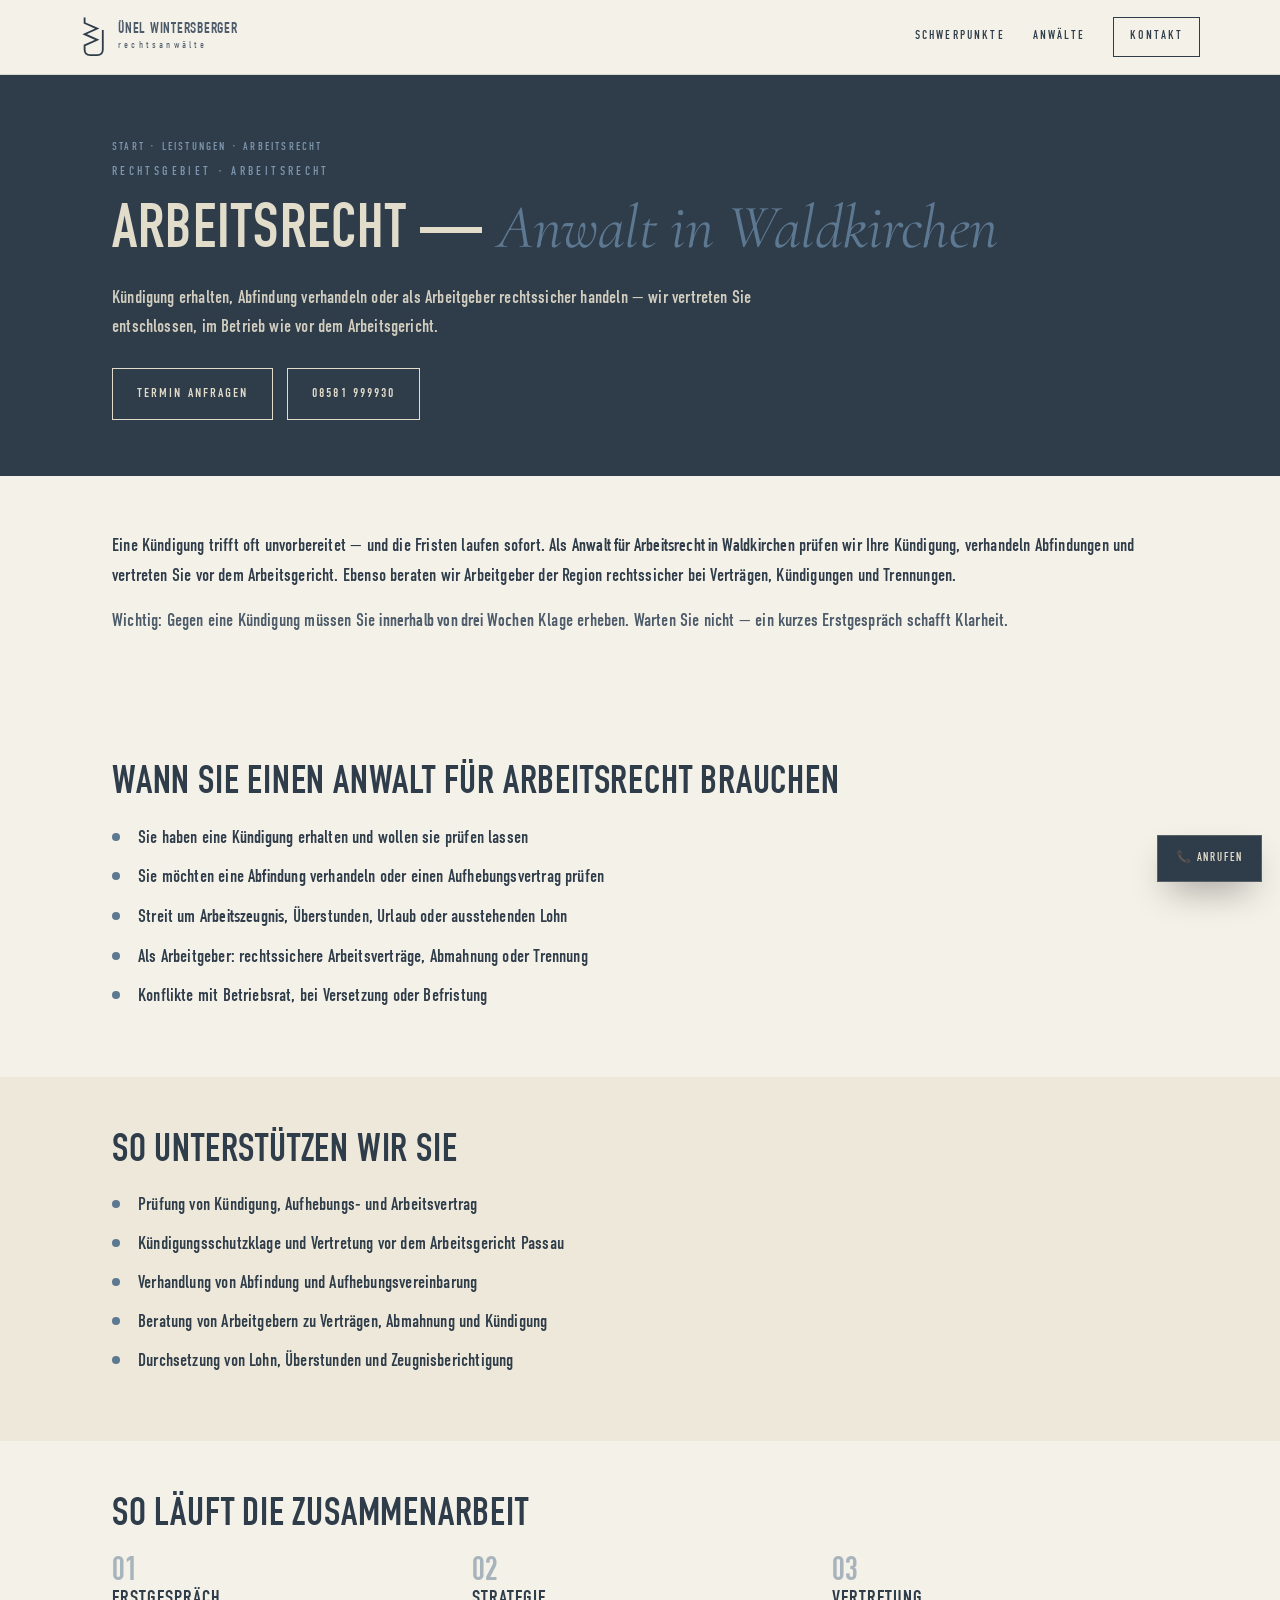
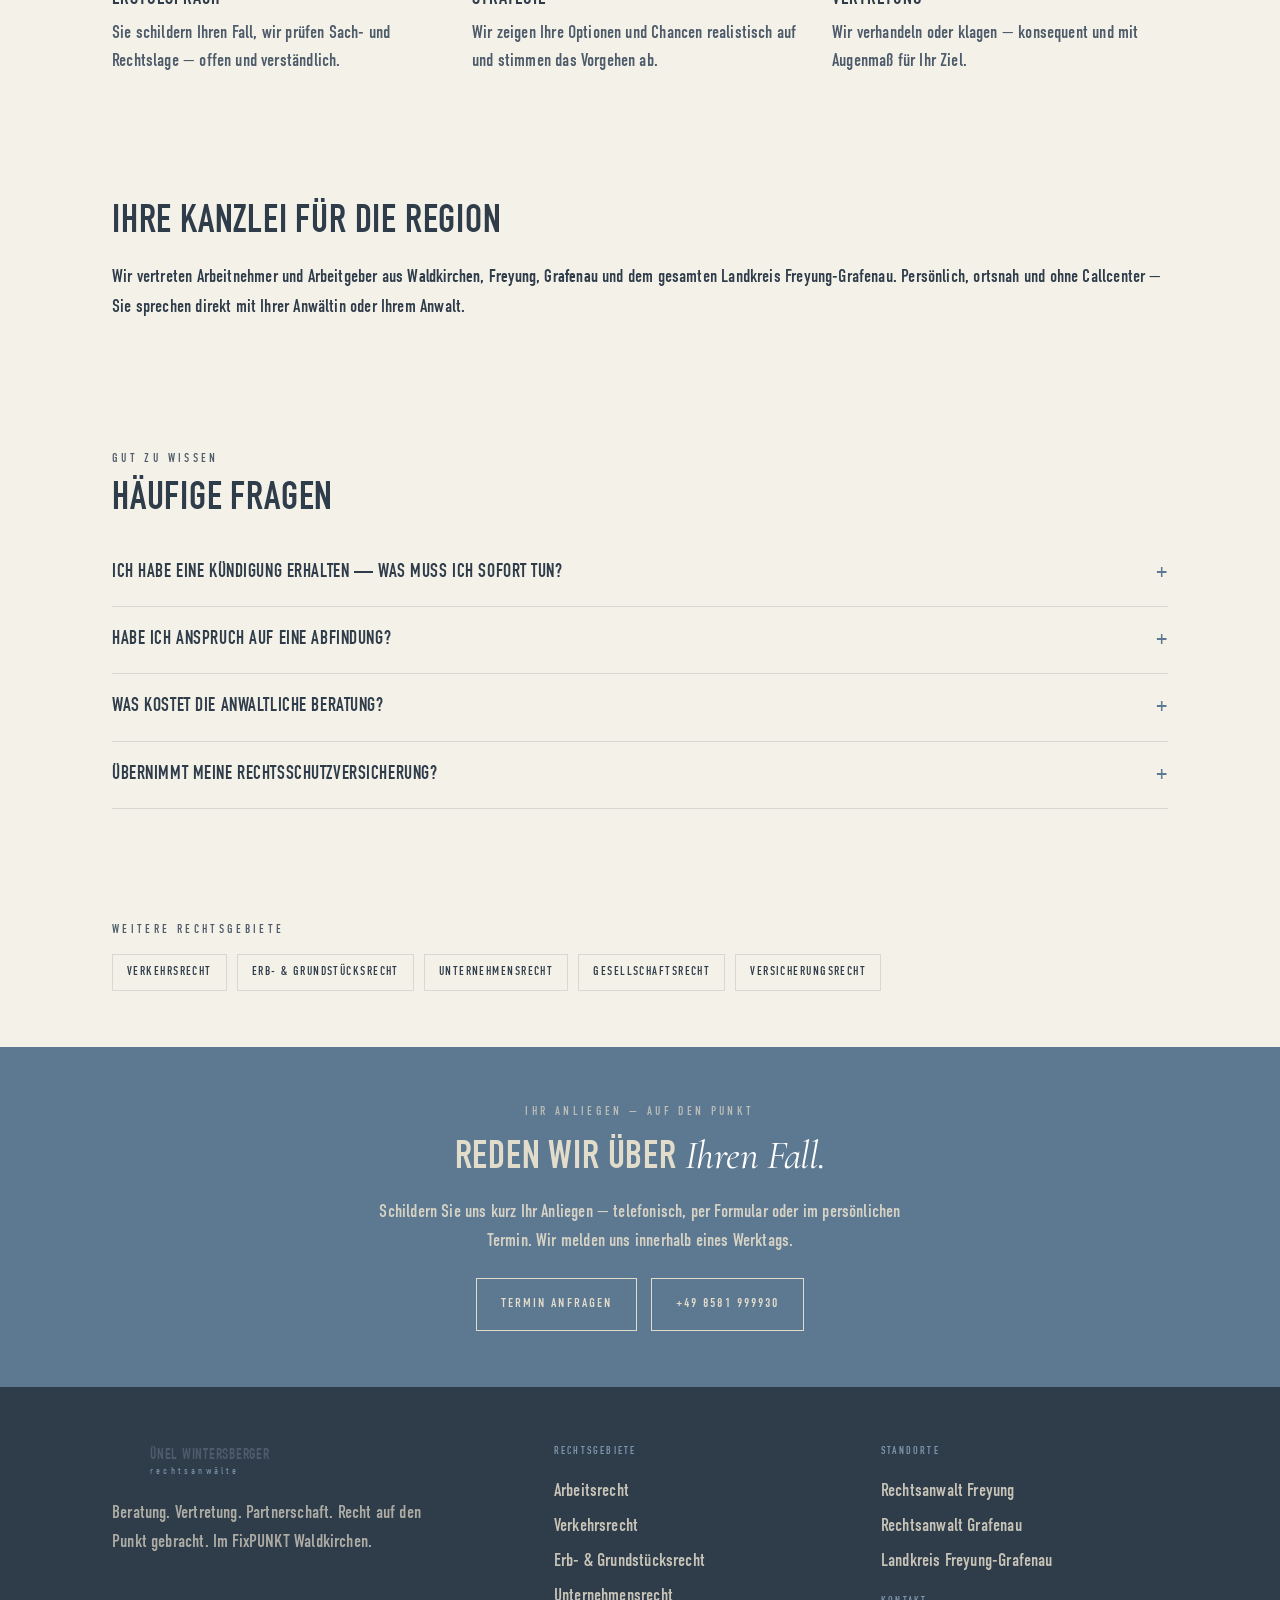
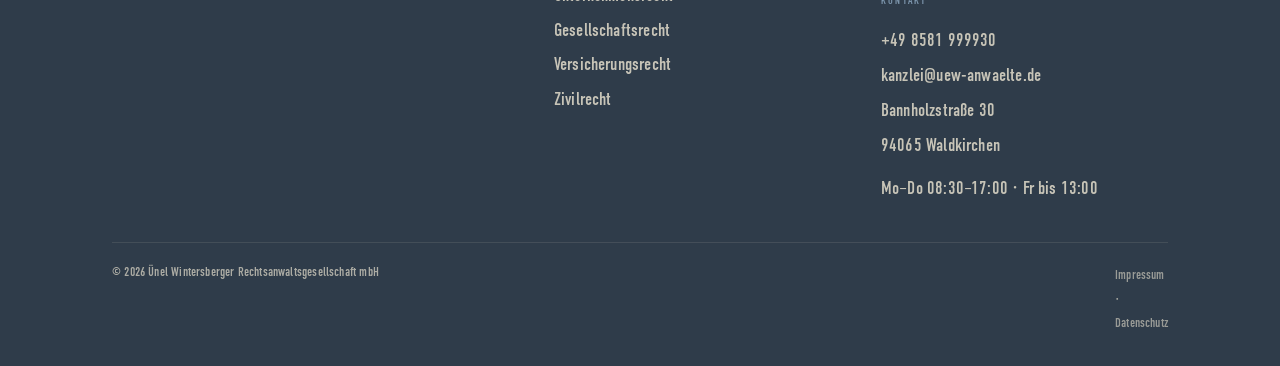
==== leistungen/arbeitsrecht/index.html @ b4bc726f "SEO: 7 Rechtsgebiets- + 3 Standort-Landingpages (echte URLs, Schema, Meta), sitemap.xml, robots.txt," ====
<!DOCTYPE html>
<html lang="de">
<head>
<meta charset="UTF-8" />
<meta name="viewport" content="width=device-width, initial-scale=1.0" />
<meta name="robots" content="noindex, nofollow" />
  <title>Anwalt Arbeitsrecht Waldkirchen — Kündigung &amp; Abfindung | Ünel Wintersberger</title>
<meta name="description" content="Anwalt für Arbeitsrecht in Waldkirchen: Kündigungsschutz, Abfindung, Aufhebungsvertrag, Arbeitszeugnis. Persönliche Beratung für Arbeitnehmer und Arbeitgeber. Termin: 08581 999930." />
<link rel="canonical" href="https://uew-anwaelte.de/leistungen/arbeitsrecht/" />
<meta property="og:type" content="website" />
<meta property="og:locale" content="de_DE" />
<meta property="og:title" content="Anwalt Arbeitsrecht Waldkirchen — Kündigung &amp; Abfindung | Ünel Wintersberger" />
<meta property="og:description" content="Anwalt für Arbeitsrecht in Waldkirchen: Kündigungsschutz, Abfindung, Aufhebungsvertrag, Arbeitszeugnis. Persönliche Beratung für Arbeitnehmer und Arbeitgeber. Termin: 08581 999930." />
<meta name="theme-color" content="#2f3c4a" />
<link rel="preconnect" href="https://fonts.googleapis.com" />
<link href="https://fonts.googleapis.com/css2?family=Cormorant+Garamond:ital@1&display=swap" rel="stylesheet" />
<link rel="stylesheet" href="../../assets/site.css" />
<script type="application/ld+json">{"@context":"https://schema.org","@type":"Service","serviceType":"Arbeitsrecht","provider":{"@type":"LegalService","name":"Ünel Wintersberger Rechtsanwaltsgesellschaft mbH","telephone":"+49 8581 999930","email":"kanzlei@uew-anwaelte.de","address":{"@type":"PostalAddress","streetAddress":"Bannholzstraße 30","postalCode":"94065","addressLocality":"Waldkirchen","addressCountry":"DE"},"geo":{"@type":"GeoCoordinates","latitude":48.7324593,"longitude":13.6092605},"url":"https://uew-anwaelte.de"},"areaServed":"Waldkirchen, Freyung, Grafenau, Landkreis Freyung-Grafenau, Niederbayern","name":"Anwalt Arbeitsrecht Waldkirchen — Kündigung & Abfindung | Ünel Wintersberger","description":"Anwalt für Arbeitsrecht in Waldkirchen: Kündigungsschutz, Abfindung, Aufhebungsvertrag, Arbeitszeugnis. Persönliche Beratung für Arbeitnehmer und Arbeitgeber. Termin: 08581 999930.","url":"https://uew-anwaelte.de/leistungen/arbeitsrecht/"}</script>
<script type="application/ld+json">{"@context":"https://schema.org","@type":"BreadcrumbList","itemListElement":[{"@type":"ListItem","position":1,"name":"Start","item":"https://uew-anwaelte.de/"},{"@type":"ListItem","position":2,"name":"Leistungen","item":"https://uew-anwaelte.de/index.html#schwerpunkte"},{"@type":"ListItem","position":3,"name":"Arbeitsrecht","item":"https://uew-anwaelte.de/leistungen/arbeitsrecht/"}]}</script>
<script type="application/ld+json">{"@context":"https://schema.org","@type":"FAQPage","mainEntity":[{"@type":"Question","name":"Ich habe eine Kündigung erhalten — was muss ich sofort tun?","acceptedAnswer":{"@type":"Answer","text":"Handeln Sie schnell: Für eine Kündigungsschutzklage haben Sie nur drei Wochen ab Zugang der Kündigung. Lassen Sie die Kündigung umgehend prüfen — oft lässt sich eine Abfindung oder Weiterbeschäftigung erreichen."}},{"@type":"Question","name":"Habe ich Anspruch auf eine Abfindung?","acceptedAnswer":{"@type":"Answer","text":"Einen automatischen Anspruch gibt es meist nicht — eine Abfindung ist aber häufig das Ergebnis guter Verhandlung, besonders wenn die Kündigung angreifbar ist. Wir schätzen Ihre Chancen ehrlich ein."}},{"@type":"Question","name":"Was kostet die anwaltliche Beratung?","acceptedAnswer":{"@type":"Answer","text":"Die Vergütung richtet sich nach dem Rechtsanwaltsvergütungsgesetz (RVG) oder einer transparenten Honorarvereinbarung. Den Kostenrahmen besprechen wir offen zu Beginn — keine versteckten Kosten. Ob Ihre Rechtsschutzversicherung eintritt, klären wir für Sie vorab."}},{"@type":"Question","name":"Übernimmt meine Rechtsschutzversicherung?","acceptedAnswer":{"@type":"Answer","text":"In vielen Fällen ja. Wir holen für Sie die Deckungsanfrage ein und rechnen direkt mit Ihrer Versicherung ab. Sie müssen sich darum nicht kümmern."}}]}</script>
</head>
<body>
<header class="hd"><div class="wrap hd-in">
  <a class="brand" href="../../index.html" aria-label="Zur Startseite">
    <svg class="mark" viewBox="0 0 360 600" fill="none" stroke="currentColor" stroke-width="26" aria-hidden="true"><path d="M60 20L60 100L240 180L60 260L240 340L60 420L60 480Q60 560 140 560L240 560Q320 560 320 480L320 200"/></svg>
    <span><b>Ünel Wintersberger</b><span>rechtsanwälte</span></span>
  </a>
  <nav>
    <a href="../../index.html#schwerpunkte">Schwerpunkte</a>
    <a href="../../index.html#team">Anwälte</a>
    <a class="cta" href="../../index.html#kontakt">Kontakt</a>
  </nav>
</div></header>
<div class="hero"><div class="wrap">
  <div class="crumbs"><a href="../../index.html">Start</a> · <a href="../../index.html#schwerpunkte">Leistungen</a> · <span>Arbeitsrecht</span></div>
  <div class="eyebrow">Rechtsgebiet · Arbeitsrecht</div>
  <h1>Arbeitsrecht — <span class='serif'>Anwalt in Waldkirchen</span></h1>
  <p class="lead">Kündigung erhalten, Abfindung verhandeln oder als Arbeitgeber rechtssicher handeln — wir vertreten Sie entschlossen, im Betrieb wie vor dem Arbeitsgericht.</p>
  <div style="margin-top:26px;display:flex;gap:14px;flex-wrap:wrap">
    <a class="btn light" href="../../index.html#kontakt">Termin anfragen</a>
    <a class="btn light" href="tel:+498581999930">08581 999930</a>
  </div>
</div></div>
<section><div class="wrap"><p class='lead'>Eine Kündigung trifft oft unvorbereitet — und die Fristen laufen sofort. Als <strong>Anwalt für Arbeitsrecht in Waldkirchen</strong> prüfen wir Ihre Kündigung, verhandeln Abfindungen und vertreten Sie vor dem Arbeitsgericht. Ebenso beraten wir Arbeitgeber der Region rechtssicher bei Verträgen, Kündigungen und Trennungen.</p><p class='muted'>Wichtig: Gegen eine Kündigung müssen Sie <strong>innerhalb von drei Wochen</strong> Klage erheben. Warten Sie nicht — ein kurzes Erstgespräch schafft Klarheit.</p></div></section><section><div class="wrap"><h2>Wann Sie einen Anwalt für Arbeitsrecht brauchen</h2><ul class="ticks"><li>Sie haben eine <strong>Kündigung</strong> erhalten und wollen sie prüfen lassen</li><li>Sie möchten eine <strong>Abfindung</strong> verhandeln oder einen Aufhebungsvertrag prüfen</li><li>Streit um <strong>Arbeitszeugnis</strong>, Überstunden, Urlaub oder ausstehenden Lohn</li><li>Als Arbeitgeber: rechtssichere Arbeitsverträge, Abmahnung oder Trennung</li><li>Konflikte mit Betriebsrat, bei Versetzung oder Befristung</li></ul></div></section><section class="band"><div class="wrap"><h2>So unterstützen wir Sie</h2><ul class="ticks"><li>Prüfung von Kündigung, Aufhebungs- und Arbeitsvertrag</li><li>Kündigungsschutzklage und Vertretung vor dem Arbeitsgericht Passau</li><li>Verhandlung von Abfindung und Aufhebungsvereinbarung</li><li>Beratung von Arbeitgebern zu Verträgen, Abmahnung und Kündigung</li><li>Durchsetzung von Lohn, Überstunden und Zeugnisberichtigung</li></ul></div></section><section><div class="wrap"><h2>So läuft die Zusammenarbeit</h2><div class="steps"><div class="step"><div class="n">01</div><h3>Erstgespräch</h3><p class="muted">Sie schildern Ihren Fall, wir prüfen Sach- und Rechtslage — offen und verständlich.</p></div><div class="step"><div class="n">02</div><h3>Strategie</h3><p class="muted">Wir zeigen Ihre Optionen und Chancen realistisch auf und stimmen das Vorgehen ab.</p></div><div class="step"><div class="n">03</div><h3>Vertretung</h3><p class="muted">Wir verhandeln oder klagen — konsequent und mit Augenmaß für Ihr Ziel.</p></div></div></div></section><section><div class="wrap"><h2>Ihre Kanzlei für die Region</h2><p>Wir vertreten Arbeitnehmer und Arbeitgeber aus <strong>Waldkirchen</strong>, <strong>Freyung</strong>, <strong>Grafenau</strong> und dem gesamten Landkreis Freyung-Grafenau. Persönlich, ortsnah und ohne Callcenter — Sie sprechen direkt mit Ihrer Anwältin oder Ihrem Anwalt.</p></div></section><section class="faq"><div class="wrap"><div class="eyebrow">Gut zu wissen</div><h2 style="margin-top:12px">Häufige Fragen</h2><details><summary>Ich habe eine Kündigung erhalten — was muss ich sofort tun?</summary><div class="a"><p>Handeln Sie schnell: Für eine Kündigungsschutzklage haben Sie nur <strong>drei Wochen</strong> ab Zugang der Kündigung. Lassen Sie die Kündigung umgehend prüfen — oft lässt sich eine Abfindung oder Weiterbeschäftigung erreichen.</p></div></details><details><summary>Habe ich Anspruch auf eine Abfindung?</summary><div class="a"><p>Einen automatischen Anspruch gibt es meist nicht — eine Abfindung ist aber häufig das Ergebnis guter Verhandlung, besonders wenn die Kündigung angreifbar ist. Wir schätzen Ihre Chancen ehrlich ein.</p></div></details><details><summary>Was kostet die anwaltliche Beratung?</summary><div class="a"><p>Die Vergütung richtet sich nach dem Rechtsanwaltsvergütungsgesetz (RVG) oder einer transparenten Honorarvereinbarung. Den Kostenrahmen besprechen wir offen zu Beginn — keine versteckten Kosten. Ob Ihre Rechtsschutzversicherung eintritt, klären wir für Sie vorab.</p></div></details><details><summary>Übernimmt meine Rechtsschutzversicherung?</summary><div class="a"><p>In vielen Fällen ja. Wir holen für Sie die Deckungsanfrage ein und rechnen direkt mit Ihrer Versicherung ab. Sie müssen sich darum nicht kümmern.</p></div></details></div></section><section><div class="wrap"><div class="eyebrow">Weitere Rechtsgebiete</div><div class="related"><a href="../../leistungen/verkehrsrecht/">Verkehrsrecht</a><a href="../../leistungen/erbrecht/">Erb- & Grundstücksrecht</a><a href="../../leistungen/unternehmensrecht/">Unternehmensrecht</a><a href="../../leistungen/gesellschaftsrecht/">Gesellschaftsrecht</a><a href="../../leistungen/versicherungsrecht/">Versicherungsrecht</a></div></div></section><section class="cta-band"><div class="wrap">
  <div class="eyebrow" style="color:rgba(226,220,203,.7)">Ihr Anliegen — auf den Punkt</div>
  <h2 style="margin-top:12px">Reden wir über <span class="serif" style="color:#fff">Ihren Fall.</span></h2>
  <p style="color:var(--cream);opacity:.9;max-width:560px;margin:16px auto 0">Schildern Sie uns kurz Ihr Anliegen — telefonisch, per Formular oder im persönlichen Termin. Wir melden uns innerhalb eines Werktags.</p>
  <div class="btns">
    <a class="btn light" href="../../index.html#kontakt">Termin anfragen</a>
    <a class="btn light" href="tel:+498581999930">+49 8581 999930</a>
  </div>
</div></section>
<footer class="ft"><div class="wrap">
  <div class="ft-grid">
    <div>
      <div class="brand" style="color:var(--cream)"><svg class="mark" viewBox="0 0 360 600" fill="none" stroke="currentColor" stroke-width="26" aria-hidden="true"><path d="M60 20L60 100L240 180L60 260L240 340L60 420L60 480Q60 560 140 560L240 560Q320 560 320 480L320 200"/></svg><span><b>Ünel Wintersberger</b><span style="color:var(--steel-soft)">rechtsanwälte</span></span></div>
      <p class="muted" style="color:var(--cream);opacity:.7;max-width:320px;margin-top:14px">Beratung. Vertretung. Partnerschaft. Recht auf den Punkt gebracht. Im FixPUNKT Waldkirchen.</p>
    </div>
    <div><h5>Rechtsgebiete</h5>
      <a href="../../leistungen/arbeitsrecht/">Arbeitsrecht</a>
      <a href="../../leistungen/verkehrsrecht/">Verkehrsrecht</a>
      <a href="../../leistungen/erbrecht/">Erb- &amp; Grundstücksrecht</a>
      <a href="../../leistungen/unternehmensrecht/">Unternehmensrecht</a>
      <a href="../../leistungen/gesellschaftsrecht/">Gesellschaftsrecht</a>
      <a href="../../leistungen/versicherungsrecht/">Versicherungsrecht</a>
      <a href="../../leistungen/zivilrecht/">Zivilrecht</a>
    </div>
    <div><h5>Standorte</h5>
      <a href="../../standorte/rechtsanwalt-freyung/">Rechtsanwalt Freyung</a>
      <a href="../../standorte/rechtsanwalt-grafenau/">Rechtsanwalt Grafenau</a>
      <a href="../../standorte/freyung-grafenau/">Landkreis Freyung-Grafenau</a>
      <div style="height:14px"></div>
      <h5>Kontakt</h5>
      <a href="tel:+498581999930">+49 8581 999930</a>
      <a href="mailto:kanzlei@uew-anwaelte.de">kanzlei@uew-anwaelte.de</a>
      <a>Bannholzstraße 30</a><a>94065 Waldkirchen</a>
      <a style="margin-top:8px">Mo–Do 08:30–17:00 · Fr bis 13:00</a>
    </div>
  </div>
  <div class="base"><span>© 2026 Ünel Wintersberger Rechtsanwaltsgesellschaft mbH</span><span><a href="../../index.html#kontakt">Impressum</a> · <a href="../../index.html#kontakt">Datenschutz</a></span></div>
</div></footer>
<a class="fcall" href="tel:+498581999930" aria-label="Kanzlei anrufen">📞 Anrufen</a>
</body>
</html>
---- assets/site.css ----
:root{
  --navy:#2f3c4a;--navy-2:#253140;--navy-deep:#1c252f;--steel:#5d7891;--steel-soft:#7d96ad;
  --cream:#e2dccb;--paper:#f4f1e8;--paper-alt:#ede8d9;--ink:#2f3c4a;--ink-soft:#4d5b6a;
  --rule:rgba(47,60,74,.14);
  --f-disp:"DIN Condensed","Helvetica Neue",Arial,sans-serif;
  --f-serif:"Cormorant Garamond",Georgia,serif;
}
@font-face{font-family:"DIN Condensed";src:url("./fonts/din-condensed-light.ttf") format("truetype");font-weight:300;font-display:swap}
@font-face{font-family:"DIN Condensed";src:url("./fonts/din-condensed-regular.ttf") format("truetype");font-weight:400 500;font-display:swap}
@font-face{font-family:"DIN Condensed";src:url("./fonts/din-condensed-bold.ttf") format("truetype");font-weight:600 700;font-display:swap}
*{box-sizing:border-box}html{scroll-behavior:smooth}
body{margin:0;font-family:var(--f-disp);font-weight:400;font-size:18px;line-height:1.6;letter-spacing:.01em;
  color:var(--ink);background:var(--paper);-webkit-font-smoothing:antialiased}
a{color:inherit;text-decoration:none}
img{max-width:100%;display:block}
.wrap{max-width:1120px;margin:0 auto;padding:0 32px}
h1,h2,h3{font-family:var(--f-disp);text-transform:uppercase;font-weight:700;margin:0;line-height:1.02;letter-spacing:.02em}
h1{font-size:clamp(36px,5vw,62px)}
h2{font-size:clamp(26px,3.2vw,40px);margin-bottom:18px}
h3{font-size:20px;letter-spacing:.05em;margin-bottom:8px}
p{margin:0 0 16px}
.serif{font-family:var(--f-serif);font-style:italic;text-transform:none;font-weight:400;letter-spacing:-.01em;color:var(--steel)}
.eyebrow{font-family:var(--f-disp);text-transform:uppercase;letter-spacing:.28em;font-size:12px;font-weight:400;color:var(--ink-soft)}
.lead{font-size:clamp(18px,1.4vw,21px);color:var(--ink)}
.muted{color:var(--ink-soft)}
/* header */
.hd{position:sticky;top:0;z-index:50;background:var(--paper);border-bottom:1px solid var(--rule)}
.hd-in{display:flex;align-items:center;justify-content:space-between;padding:16px 0}
.brand{display:flex;align-items:center;gap:12px}
.brand .mark{width:26px;height:42px;color:var(--navy)}
.brand b{font-weight:700;text-transform:uppercase;letter-spacing:.05em;font-size:15px;display:block;line-height:1}
.brand span{font-weight:300;text-transform:lowercase;letter-spacing:.32em;font-size:10px;color:var(--ink-soft)}
.hd nav{display:flex;align-items:center;gap:28px}
.hd nav a{font-family:var(--f-disp);text-transform:uppercase;letter-spacing:.18em;font-size:12px}
.hd nav a:hover{color:var(--steel)}
.hd .cta{border:1px solid var(--navy);padding:9px 16px}
.hd .cta:hover{background:var(--navy);color:var(--cream)}
/* hero */
.hero{background:var(--navy);color:var(--cream);padding:64px 0 56px}
.hero .eyebrow{color:var(--steel-soft)}
.hero h1{margin:14px 0 18px}
.hero .lead{color:var(--cream);opacity:.9;max-width:720px}
.crumbs{font-family:var(--f-disp);text-transform:uppercase;letter-spacing:.2em;font-size:11px;color:var(--steel-soft);margin-bottom:6px}
.crumbs a:hover{color:var(--cream)}
/* buttons */
.btn{display:inline-flex;align-items:center;gap:10px;font-family:var(--f-disp);text-transform:uppercase;
  letter-spacing:.16em;font-size:13px;padding:15px 24px;border:1px solid var(--navy);color:var(--navy);background:transparent;transition:.2s}
.btn:hover{background:var(--navy);color:var(--cream)}
.btn.primary{background:var(--navy);color:var(--cream)}
.btn.primary:hover{background:transparent;color:var(--navy)}
.btn.light{border-color:var(--cream);color:var(--cream)}
.btn.light:hover{background:var(--cream);color:var(--navy)}
/* sections */
section{padding:56px 0}
.grid2{display:grid;grid-template-columns:1fr 1fr;gap:40px}
.card{border-top:1px solid var(--rule);padding-top:20px}
ul.ticks{list-style:none;padding:0;margin:0 0 8px}
ul.ticks li{position:relative;padding-left:26px;margin-bottom:10px}
ul.ticks li::before{content:"";position:absolute;left:0;top:.5em;width:8px;height:8px;border-radius:50%;background:var(--steel)}
.steps{display:grid;grid-template-columns:repeat(3,1fr);gap:24px}
.step .n{font-family:var(--f-disp);font-weight:700;font-size:34px;color:var(--steel);opacity:.5;line-height:1}
.band{background:var(--paper-alt)}
.faq details{border-bottom:1px solid var(--rule);padding:18px 0}
.faq summary{cursor:pointer;list-style:none;font-family:var(--f-disp);text-transform:uppercase;font-weight:700;
  letter-spacing:.03em;font-size:19px;display:flex;justify-content:space-between;gap:16px}
.faq summary::-webkit-details-marker{display:none}
.faq summary::after{content:"+";color:var(--steel)}
.faq details[open] summary::after{content:"–"}
.faq .a{padding-top:12px;color:var(--ink-soft)}
.cta-band{background:var(--steel);color:var(--cream);text-align:center}
.cta-band h2{color:var(--cream)}
.cta-band .btns{display:flex;gap:14px;justify-content:center;flex-wrap:wrap;margin-top:22px}
.related{display:flex;flex-wrap:wrap;gap:10px;margin-top:14px}
.related a{border:1px solid var(--rule);padding:8px 14px;font-family:var(--f-disp);text-transform:uppercase;
  letter-spacing:.12em;font-size:12px}
.related a:hover{border-color:var(--steel);color:var(--steel)}
/* footer */
.ft{background:var(--navy);color:var(--cream);padding:56px 0 28px}
.ft-grid{display:grid;grid-template-columns:1.4fr 1fr 1fr;gap:40px;margin-bottom:36px}
.ft h5{font-family:var(--f-disp);text-transform:uppercase;letter-spacing:.2em;font-size:11px;color:var(--steel-soft);margin:0 0 14px}
.ft a{display:block;opacity:.85;padding:3px 0}.ft a:hover{opacity:1}
.ft .base{border-top:1px solid rgba(226,220,203,.16);padding-top:20px;font-size:13px;opacity:.7;display:flex;justify-content:space-between;flex-wrap:wrap;gap:10px}
/* floating call */
.fcall{position:fixed;right:18px;bottom:18px;z-index:80;background:var(--navy);color:var(--cream);
  display:inline-flex;align-items:center;gap:9px;padding:13px 18px;border:1px solid rgba(226,220,203,.22);
  box-shadow:0 16px 36px -12px rgba(0,0,0,.45);font-family:var(--f-disp);text-transform:uppercase;letter-spacing:.16em;font-size:12px;font-weight:700}
.fcall:hover{background:var(--navy-deep)}
a:focus-visible,button:focus-visible,summary:focus-visible{outline:2px solid var(--steel);outline-offset:3px}
@media(max-width:820px){
  .hd nav a:not(.cta){display:none}
  .grid2,.steps,.ft-grid{grid-template-columns:1fr;gap:24px}
  section{padding:44px 0}
  .wrap{padding:0 20px}
}
@media(prefers-reduced-motion:reduce){html{scroll-behavior:auto}}
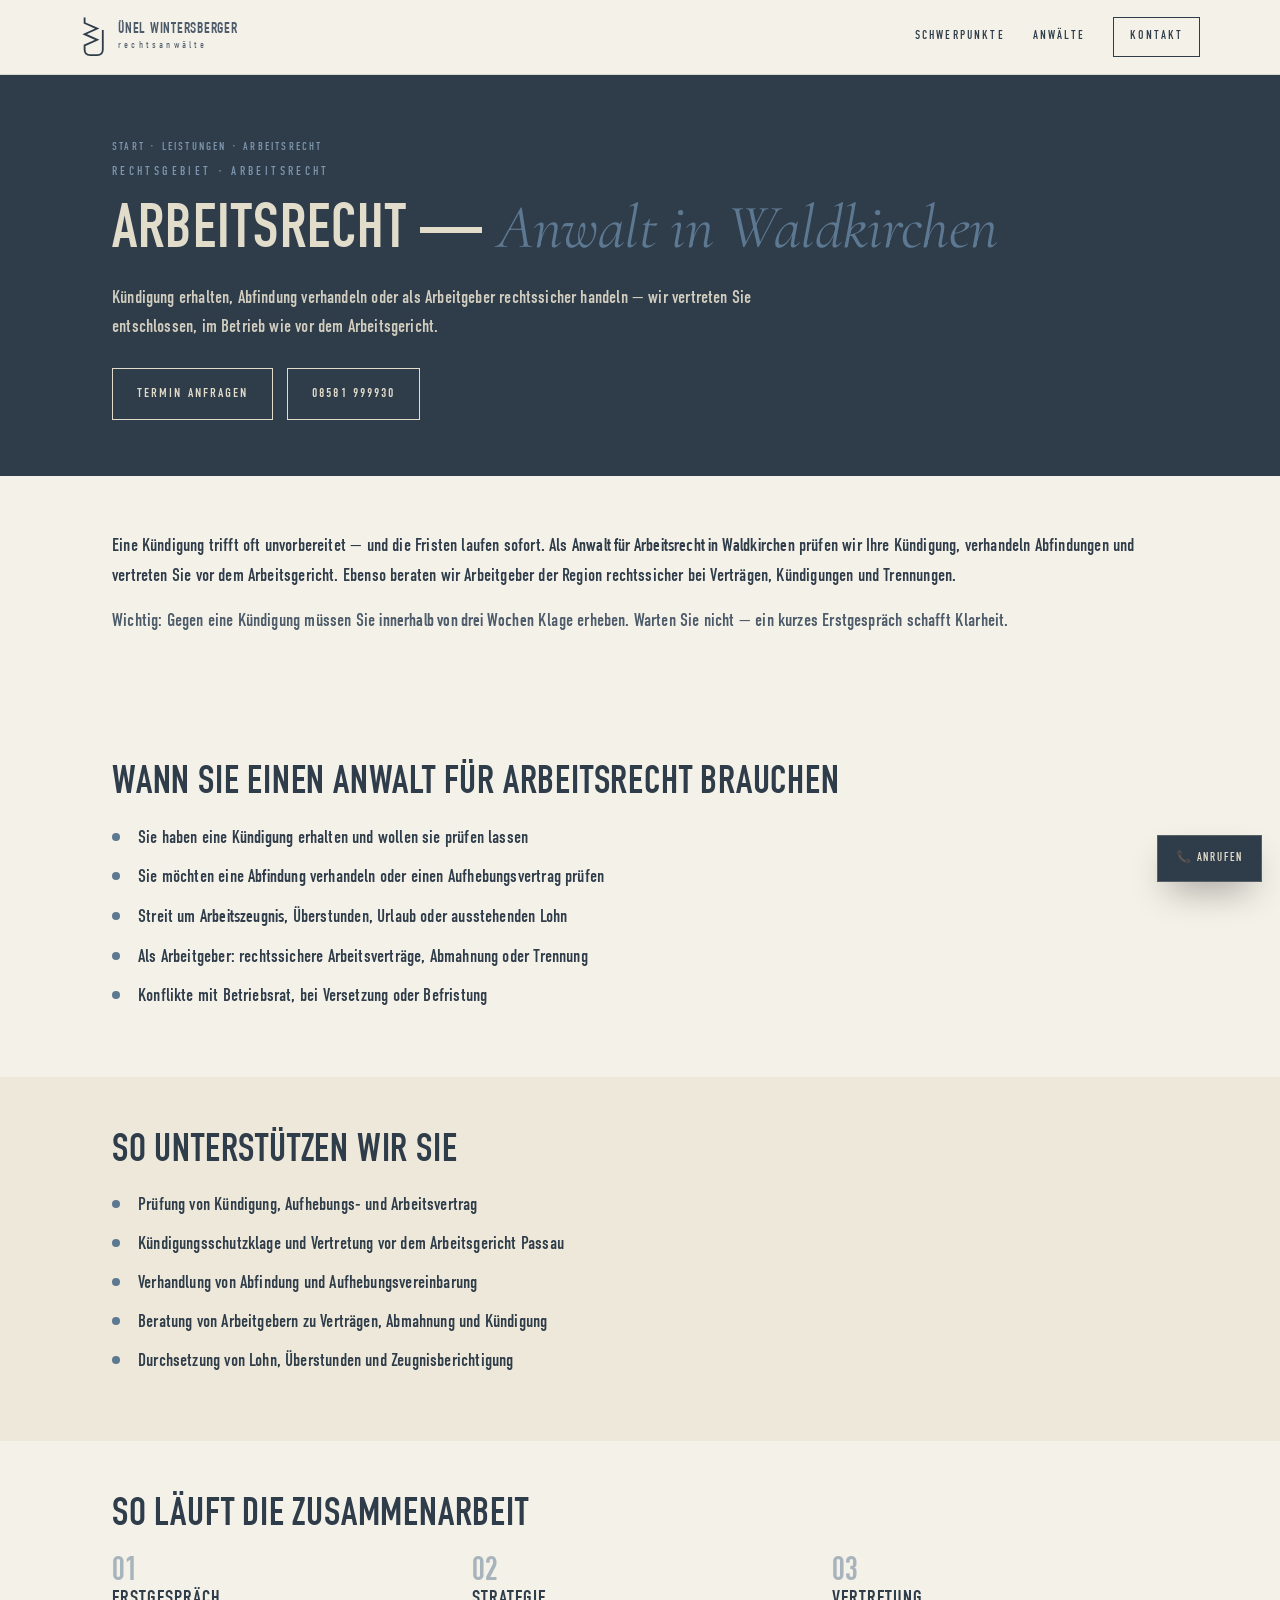
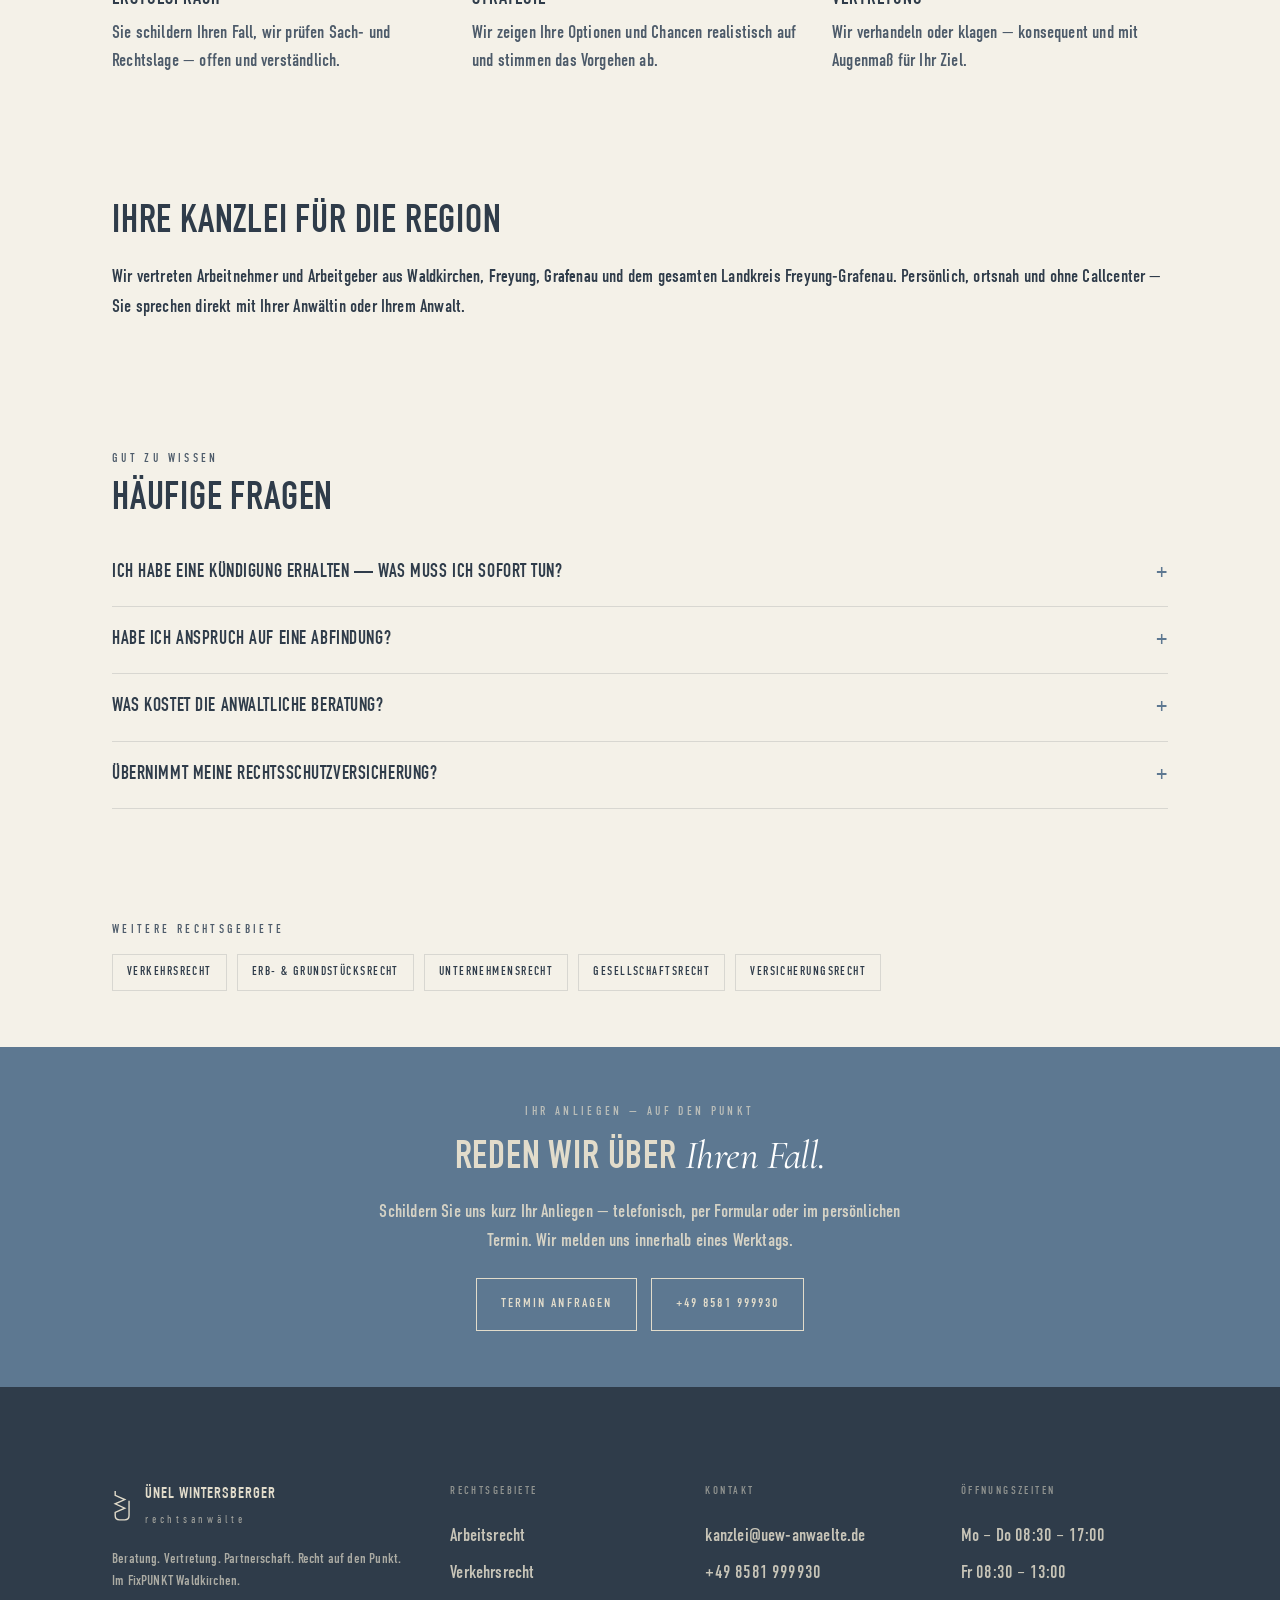
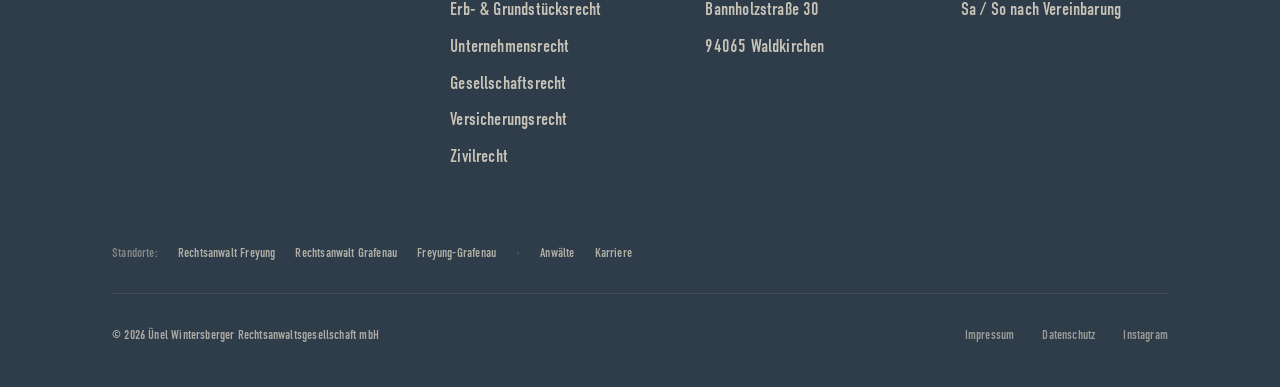
==== commit c41409a0: "Marquee tiefer platziert (nach Manifesto), Landingpage-Footer 1:1 an Startseiten-Footer angeglichen" ====
--- a/leistungen/arbeitsrecht/index.html
+++ b/leistungen/arbeitsrecht/index.html
@@ -50,13 +50,20 @@
     <a class="btn light" href="tel:+498581999930">+49 8581 999930</a>
   </div>
 </div></section>
-<footer class="ft"><div class="wrap">
-  <div class="ft-grid">
+<footer class="footer"><div class="wrap">
+  <div class="footer-grid">
     <div>
-      <div class="brand" style="color:var(--cream)"><svg class="mark" viewBox="0 0 360 600" fill="none" stroke="currentColor" stroke-width="26" aria-hidden="true"><path d="M60 20L60 100L240 180L60 260L240 340L60 420L60 480Q60 560 140 560L240 560Q320 560 320 480L320 200"/></svg><span><b>Ünel Wintersberger</b><span style="color:var(--steel-soft)">rechtsanwälte</span></span></div>
-      <p class="muted" style="color:var(--cream);opacity:.7;max-width:320px;margin-top:14px">Beratung. Vertretung. Partnerschaft. Recht auf den Punkt gebracht. Im FixPUNKT Waldkirchen.</p>
+      <div style="display:flex;align-items:center;gap:14px;margin-bottom:18px">
+        <svg viewBox="0 0 360 600" style="height:32px;width:auto;color:var(--cream)" fill="none" stroke="currentColor" stroke-width="26" aria-hidden="true"><path d="M60 20L60 100L240 180L60 260L240 340L60 420L60 480Q60 560 140 560L240 560Q320 560 320 480L320 200"/></svg>
+        <div style="text-align:left">
+          <div style="font-family:var(--f-disp);text-transform:uppercase;letter-spacing:.06em;font-size:16px;font-weight:700">Ünel Wintersberger</div>
+          <div style="font-family:var(--f-disp);font-weight:300;text-transform:lowercase;letter-spacing:.34em;font-size:11px;opacity:.65;margin-top:4px">rechtsanwälte</div>
+        </div>
+      </div>
+      <p style="font-size:14px;line-height:1.6;opacity:.7;max-width:340px">Beratung. Vertretung. Partnerschaft. Recht auf den Punkt. Im FixPUNKT Waldkirchen.</p>
     </div>
-    <div><h5>Rechtsgebiete</h5>
+    <div>
+      <h5>Rechtsgebiete</h5>
       <a href="../../leistungen/arbeitsrecht/">Arbeitsrecht</a>
       <a href="../../leistungen/verkehrsrecht/">Verkehrsrecht</a>
       <a href="../../leistungen/erbrecht/">Erb- &amp; Grundstücksrecht</a>
@@ -65,19 +72,37 @@
       <a href="../../leistungen/versicherungsrecht/">Versicherungsrecht</a>
       <a href="../../leistungen/zivilrecht/">Zivilrecht</a>
     </div>
-    <div><h5>Standorte</h5>
-      <a href="../../standorte/rechtsanwalt-freyung/">Rechtsanwalt Freyung</a>
-      <a href="../../standorte/rechtsanwalt-grafenau/">Rechtsanwalt Grafenau</a>
-      <a href="../../standorte/freyung-grafenau/">Landkreis Freyung-Grafenau</a>
-      <div style="height:14px"></div>
+    <div>
       <h5>Kontakt</h5>
+      <a href="mailto:kanzlei@uew-anwaelte.de">kanzlei@uew-anwaelte.de</a>
       <a href="tel:+498581999930">+49 8581 999930</a>
-      <a href="mailto:kanzlei@uew-anwaelte.de">kanzlei@uew-anwaelte.de</a>
-      <a>Bannholzstraße 30</a><a>94065 Waldkirchen</a>
-      <a style="margin-top:8px">Mo–Do 08:30–17:00 · Fr bis 13:00</a>
+      <a>Bannholzstraße 30</a>
+      <a>94065 Waldkirchen</a>
+    </div>
+    <div>
+      <h5>Öffnungszeiten</h5>
+      <a>Mo – Do 08:30 – 17:00</a>
+      <a>Fr 08:30 – 13:00</a>
+      <a>Sa / So nach Vereinbarung</a>
     </div>
   </div>
-  <div class="base"><span>© 2026 Ünel Wintersberger Rechtsanwaltsgesellschaft mbH</span><span><a href="../../index.html#kontakt">Impressum</a> · <a href="../../index.html#kontakt">Datenschutz</a></span></div>
+  <div style="display:flex;flex-wrap:wrap;align-items:center;gap:8px 20px;padding:0 0 24px;font-size:13px;opacity:.85">
+    <span style="opacity:.55">Standorte:</span>
+    <a href="../../standorte/rechtsanwalt-freyung/">Rechtsanwalt Freyung</a>
+    <a href="../../standorte/rechtsanwalt-grafenau/">Rechtsanwalt Grafenau</a>
+    <a href="../../standorte/freyung-grafenau/">Freyung-Grafenau</a>
+    <span style="opacity:.3">·</span>
+    <a href="../../index.html#team">Anwälte</a>
+    <a href="../../index.html#karriere">Karriere</a>
+  </div>
+  <div class="footer-base">
+    <div>© 2026 Ünel Wintersberger Rechtsanwaltsgesellschaft mbH</div>
+    <div style="display:flex;gap:28px">
+      <a href="../../index.html#kontakt">Impressum</a>
+      <a href="../../index.html#kontakt">Datenschutz</a>
+      <a>Instagram</a>
+    </div>
+  </div>
 </div></footer>
 <a class="fcall" href="tel:+498581999930" aria-label="Kanzlei anrufen">📞 Anrufen</a>
 </body>
--- a/assets/site.css
+++ b/assets/site.css
@@ -75,12 +75,12 @@
 .related a{border:1px solid var(--rule);padding:8px 14px;font-family:var(--f-disp);text-transform:uppercase;
   letter-spacing:.12em;font-size:12px}
 .related a:hover{border-color:var(--steel);color:var(--steel)}
-/* footer */
-.ft{background:var(--navy);color:var(--cream);padding:56px 0 28px}
-.ft-grid{display:grid;grid-template-columns:1.4fr 1fr 1fr;gap:40px;margin-bottom:36px}
-.ft h5{font-family:var(--f-disp);text-transform:uppercase;letter-spacing:.2em;font-size:11px;color:var(--steel-soft);margin:0 0 14px}
-.ft a{display:block;opacity:.85;padding:3px 0}.ft a:hover{opacity:1}
-.ft .base{border-top:1px solid rgba(226,220,203,.16);padding-top:20px;font-size:13px;opacity:.7;display:flex;justify-content:space-between;flex-wrap:wrap;gap:10px}
+/* footer (identisch zum Startseiten-Footer) */
+.footer{background:var(--navy);color:var(--cream);padding:96px 0 36px}
+.footer-grid{display:grid;grid-template-columns:1.4fr 1fr 1fr 1fr;gap:48px;margin-bottom:64px}
+.footer h5{font-family:var(--f-disp);text-transform:uppercase;letter-spacing:.22em;font-size:11px;font-weight:500;margin:0 0 18px;color:rgba(226,220,203,.55)}
+.footer a{display:block;padding:4px 0;opacity:.85}.footer a:hover{opacity:1}
+.footer-base{display:flex;justify-content:space-between;align-items:center;border-top:1px solid rgba(226,220,203,.16);padding-top:28px;font-size:13px;opacity:.7}
 /* floating call */
 .fcall{position:fixed;right:18px;bottom:18px;z-index:80;background:var(--navy);color:var(--cream);
   display:inline-flex;align-items:center;gap:9px;padding:13px 18px;border:1px solid rgba(226,220,203,.22);
@@ -89,8 +89,10 @@
 a:focus-visible,button:focus-visible,summary:focus-visible{outline:2px solid var(--steel);outline-offset:3px}
 @media(max-width:820px){
   .hd nav a:not(.cta){display:none}
-  .grid2,.steps,.ft-grid{grid-template-columns:1fr;gap:24px}
+  .grid2,.steps,.footer-grid{grid-template-columns:1fr;gap:24px}
   section{padding:44px 0}
   .wrap{padding:0 20px}
+  .footer{padding:56px 0 28px}
+  .footer-base{flex-direction:column;gap:12px;align-items:flex-start}
 }
 @media(prefers-reduced-motion:reduce){html{scroll-behavior:auto}}
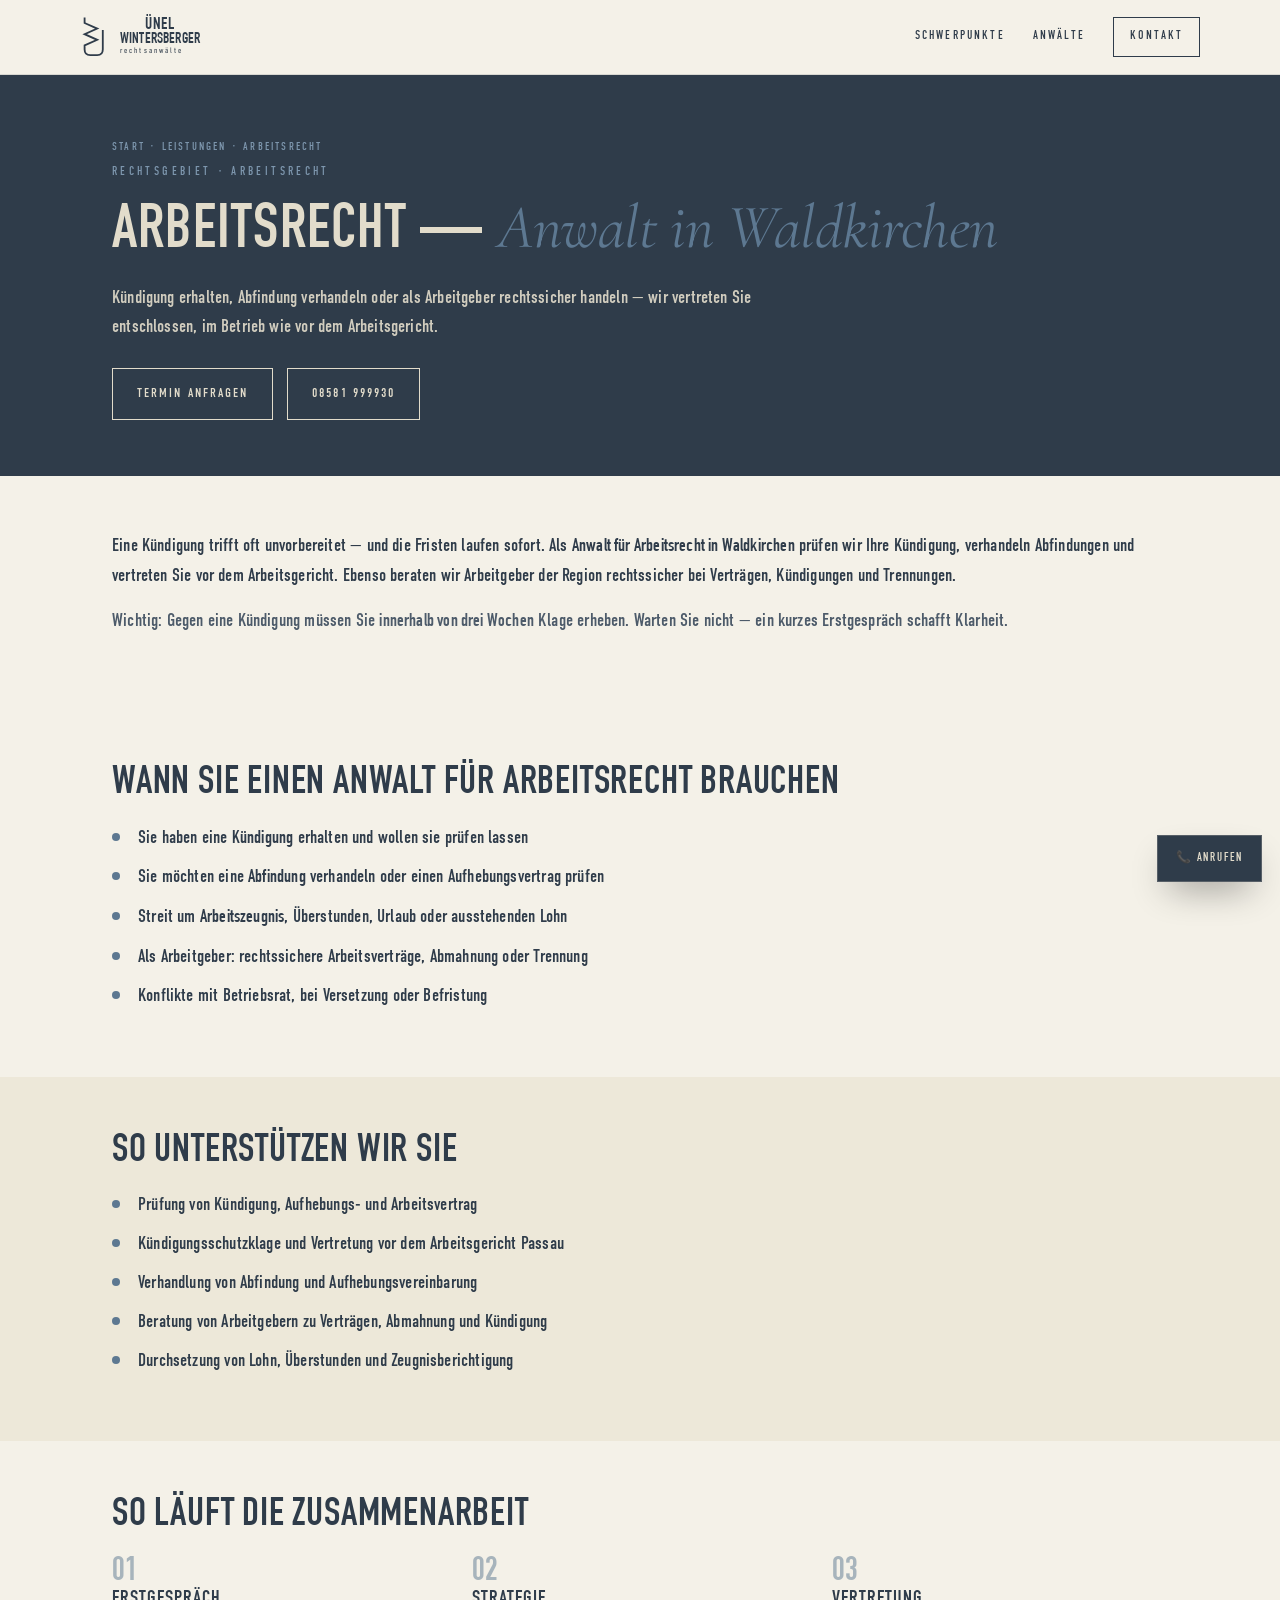
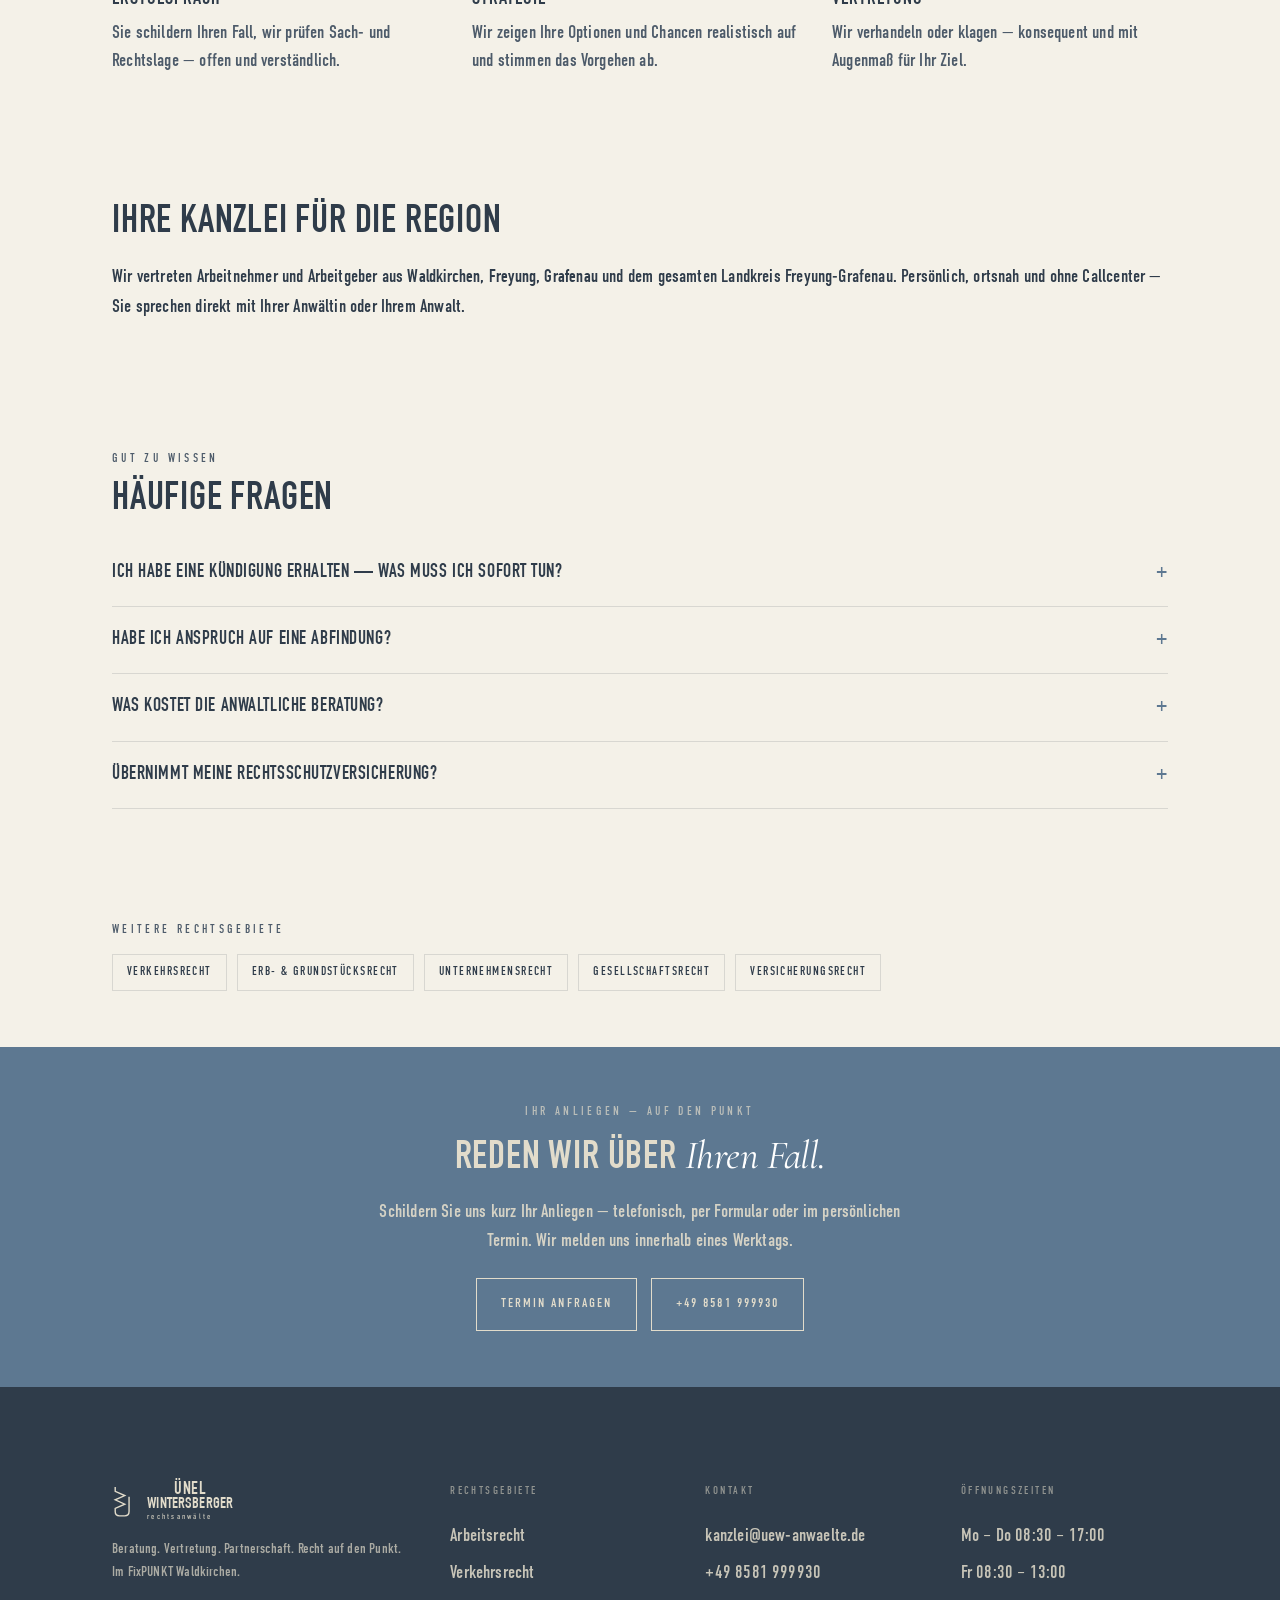
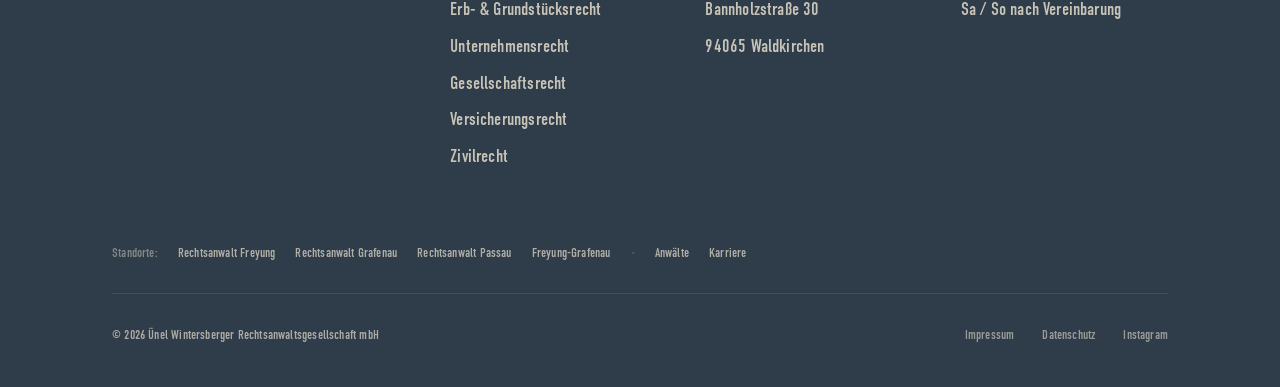
==== commit 9905ba61: "Logo: gestapelte Wortmarke wie Original (Ünel/Wintersberger/rechtsanwälte, DIN, korrekter Umlaut); S" ====
--- a/leistungen/arbeitsrecht/index.html
+++ b/leistungen/arbeitsrecht/index.html
@@ -23,7 +23,7 @@
 <header class="hd"><div class="wrap hd-in">
   <a class="brand" href="../../index.html" aria-label="Zur Startseite">
     <svg class="mark" viewBox="0 0 360 600" fill="none" stroke="currentColor" stroke-width="26" aria-hidden="true"><path d="M60 20L60 100L240 180L60 260L240 340L60 420L60 480Q60 560 140 560L240 560Q320 560 320 480L320 200"/></svg>
-    <span><b>Ünel Wintersberger</b><span>rechtsanwälte</span></span>
+    <span class="wm" style="font-size:15px"><span class="wm-u">Ünel</span><span class="wm-w">Wintersberger</span><span class="wm-r">rechtsanwälte</span></span>
   </a>
   <nav>
     <a href="../../index.html#schwerpunkte">Schwerpunkte</a>
@@ -53,12 +53,9 @@
 <footer class="footer"><div class="wrap">
   <div class="footer-grid">
     <div>
-      <div style="display:flex;align-items:center;gap:14px;margin-bottom:18px">
+      <div style="display:flex;align-items:center;gap:16px;margin-bottom:18px">
         <svg viewBox="0 0 360 600" style="height:32px;width:auto;color:var(--cream)" fill="none" stroke="currentColor" stroke-width="26" aria-hidden="true"><path d="M60 20L60 100L240 180L60 260L240 340L60 420L60 480Q60 560 140 560L240 560Q320 560 320 480L320 200"/></svg>
-        <div style="text-align:left">
-          <div style="font-family:var(--f-disp);text-transform:uppercase;letter-spacing:.06em;font-size:16px;font-weight:700">Ünel Wintersberger</div>
-          <div style="font-family:var(--f-disp);font-weight:300;text-transform:lowercase;letter-spacing:.34em;font-size:11px;opacity:.65;margin-top:4px">rechtsanwälte</div>
-        </div>
+        <span class="wm" style="font-size:16px"><span class="wm-u">Ünel</span><span class="wm-w">Wintersberger</span><span class="wm-r">rechtsanwälte</span></span>
       </div>
       <p style="font-size:14px;line-height:1.6;opacity:.7;max-width:340px">Beratung. Vertretung. Partnerschaft. Recht auf den Punkt. Im FixPUNKT Waldkirchen.</p>
     </div>
@@ -90,6 +87,7 @@
     <span style="opacity:.55">Standorte:</span>
     <a href="../../standorte/rechtsanwalt-freyung/">Rechtsanwalt Freyung</a>
     <a href="../../standorte/rechtsanwalt-grafenau/">Rechtsanwalt Grafenau</a>
+    <a href="../../standorte/rechtsanwalt-passau/">Rechtsanwalt Passau</a>
     <a href="../../standorte/freyung-grafenau/">Freyung-Grafenau</a>
     <span style="opacity:.3">·</span>
     <a href="../../index.html#team">Anwälte</a>
--- a/assets/site.css
+++ b/assets/site.css
@@ -27,10 +27,13 @@
 /* header */
 .hd{position:sticky;top:0;z-index:50;background:var(--paper);border-bottom:1px solid var(--rule)}
 .hd-in{display:flex;align-items:center;justify-content:space-between;padding:16px 0}
-.brand{display:flex;align-items:center;gap:12px}
-.brand .mark{width:26px;height:42px;color:var(--navy)}
-.brand b{font-weight:700;text-transform:uppercase;letter-spacing:.05em;font-size:15px;display:block;line-height:1}
-.brand span{font-weight:300;text-transform:lowercase;letter-spacing:.32em;font-size:10px;color:var(--ink-soft)}
+.brand{display:flex;align-items:center;gap:14px}
+.brand .mark{width:26px;height:42px;color:var(--navy);flex-shrink:0}
+.wm{font-family:var(--f-disp);line-height:.86;display:inline-block;text-align:left}
+.wm>span{display:block}
+.wm-u{font-weight:700;text-transform:uppercase;letter-spacing:.03em;font-size:1.14em;text-align:center}
+.wm-w{font-weight:700;text-transform:uppercase;letter-spacing:.01em;font-size:1em}
+.wm-r{font-weight:300;text-transform:lowercase;letter-spacing:.28em;font-size:.5em;margin-top:.16em}
 .hd nav{display:flex;align-items:center;gap:28px}
 .hd nav a{font-family:var(--f-disp);text-transform:uppercase;letter-spacing:.18em;font-size:12px}
 .hd nav a:hover{color:var(--steel)}
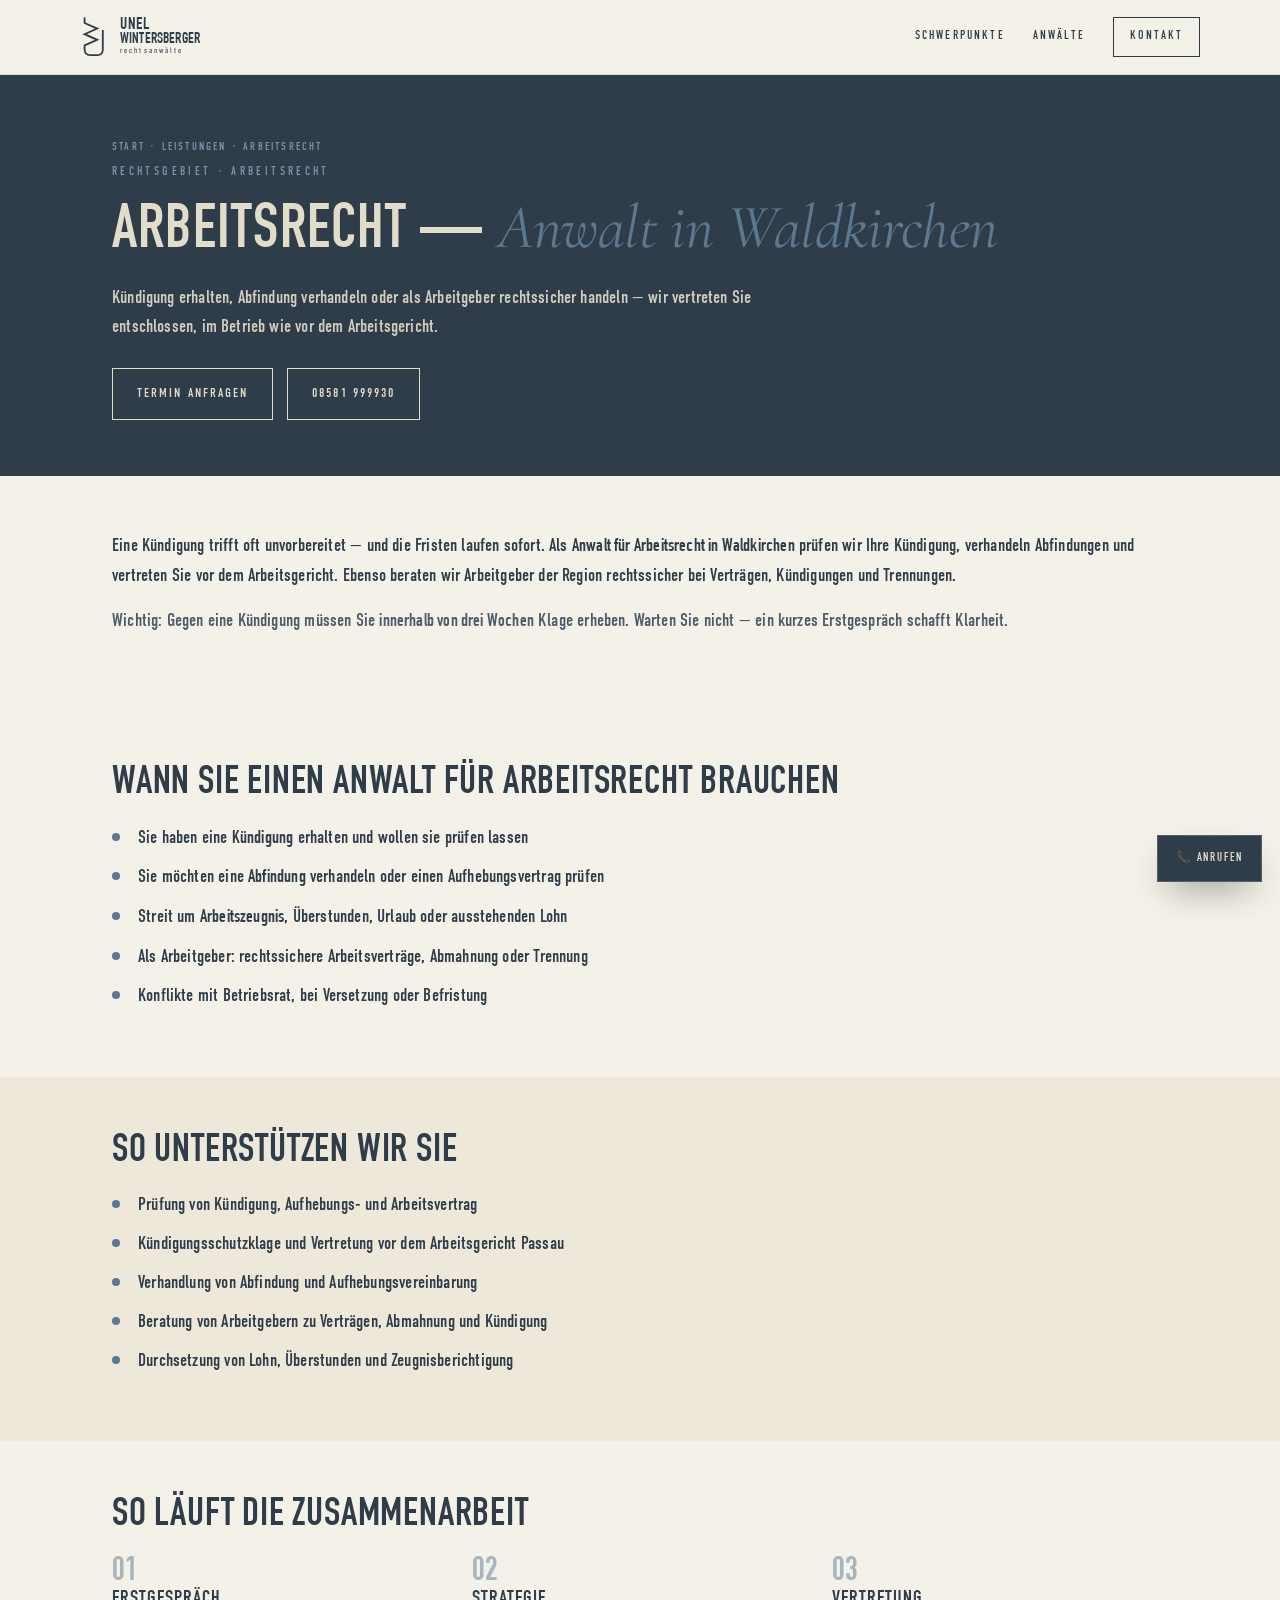
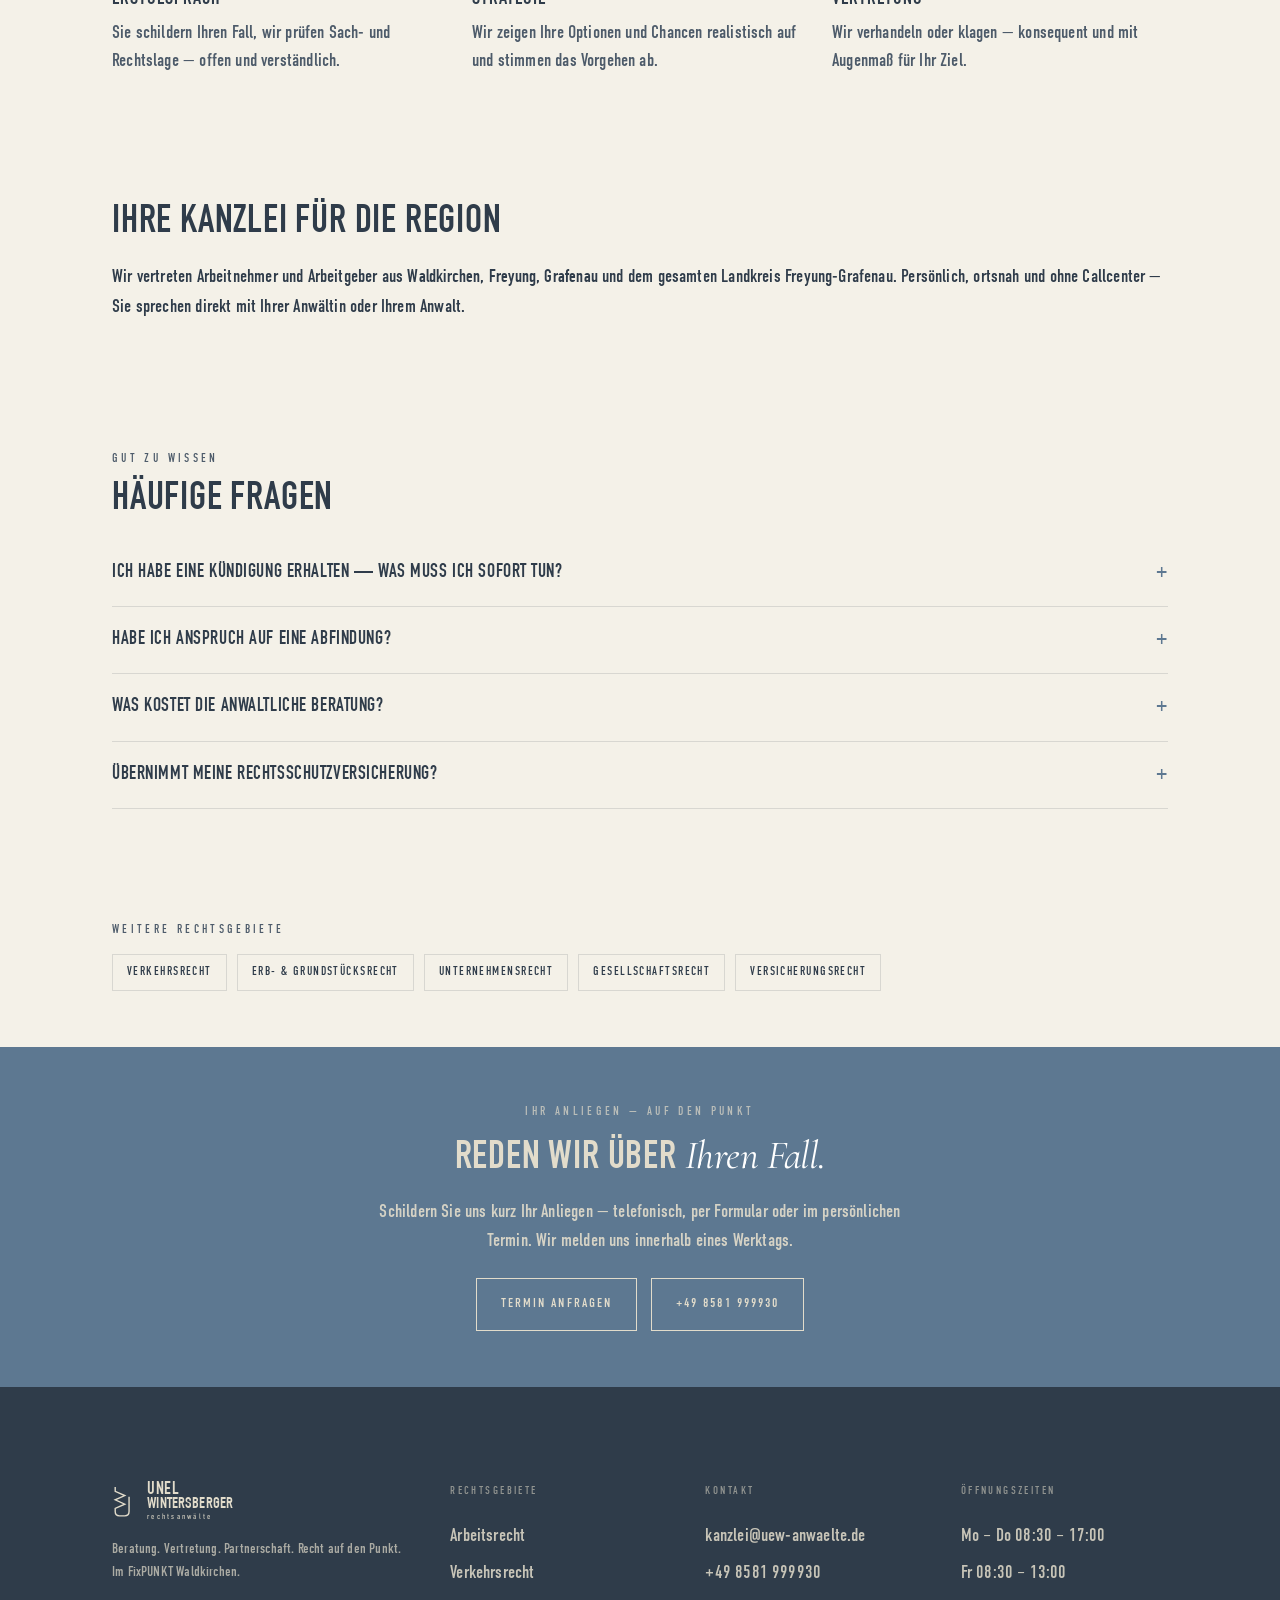
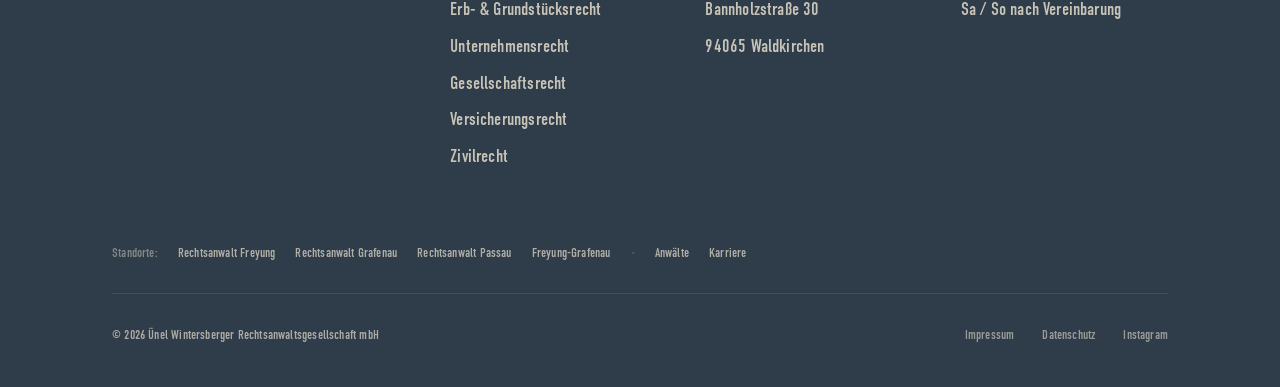
==== commit ae8f0bd2: "Logo: UNEL ohne Umlaut (wie Tresen-Logo); Firmenname/Adresse bleibt Ünel" ====
--- a/leistungen/arbeitsrecht/index.html
+++ b/leistungen/arbeitsrecht/index.html
@@ -23,7 +23,7 @@
 <header class="hd"><div class="wrap hd-in">
   <a class="brand" href="../../index.html" aria-label="Zur Startseite">
     <svg class="mark" viewBox="0 0 360 600" fill="none" stroke="currentColor" stroke-width="26" aria-hidden="true"><path d="M60 20L60 100L240 180L60 260L240 340L60 420L60 480Q60 560 140 560L240 560Q320 560 320 480L320 200"/></svg>
-    <span class="wm" style="font-size:15px"><span class="wm-u">Ünel</span><span class="wm-w">Wintersberger</span><span class="wm-r">rechtsanwälte</span></span>
+    <span class="wm" style="font-size:15px"><span class="wm-u">Unel</span><span class="wm-w">Wintersberger</span><span class="wm-r">rechtsanwälte</span></span>
   </a>
   <nav>
     <a href="../../index.html#schwerpunkte">Schwerpunkte</a>
@@ -55,7 +55,7 @@
     <div>
       <div style="display:flex;align-items:center;gap:16px;margin-bottom:18px">
         <svg viewBox="0 0 360 600" style="height:32px;width:auto;color:var(--cream)" fill="none" stroke="currentColor" stroke-width="26" aria-hidden="true"><path d="M60 20L60 100L240 180L60 260L240 340L60 420L60 480Q60 560 140 560L240 560Q320 560 320 480L320 200"/></svg>
-        <span class="wm" style="font-size:16px"><span class="wm-u">Ünel</span><span class="wm-w">Wintersberger</span><span class="wm-r">rechtsanwälte</span></span>
+        <span class="wm" style="font-size:16px"><span class="wm-u">Unel</span><span class="wm-w">Wintersberger</span><span class="wm-r">rechtsanwälte</span></span>
       </div>
       <p style="font-size:14px;line-height:1.6;opacity:.7;max-width:340px">Beratung. Vertretung. Partnerschaft. Recht auf den Punkt. Im FixPUNKT Waldkirchen.</p>
     </div>
--- a/assets/site.css
+++ b/assets/site.css
@@ -31,7 +31,7 @@
 .brand .mark{width:26px;height:42px;color:var(--navy);flex-shrink:0}
 .wm{font-family:var(--f-disp);line-height:.86;display:inline-block;text-align:left}
 .wm>span{display:block}
-.wm-u{font-weight:700;text-transform:uppercase;letter-spacing:.03em;font-size:1.14em;text-align:center}
+.wm-u{font-weight:700;text-transform:uppercase;letter-spacing:.03em;font-size:1.14em;text-align:left}
 .wm-w{font-weight:700;text-transform:uppercase;letter-spacing:.01em;font-size:1em}
 .wm-r{font-weight:300;text-transform:lowercase;letter-spacing:.28em;font-size:.5em;margin-top:.16em}
 .hd nav{display:flex;align-items:center;gap:28px}
